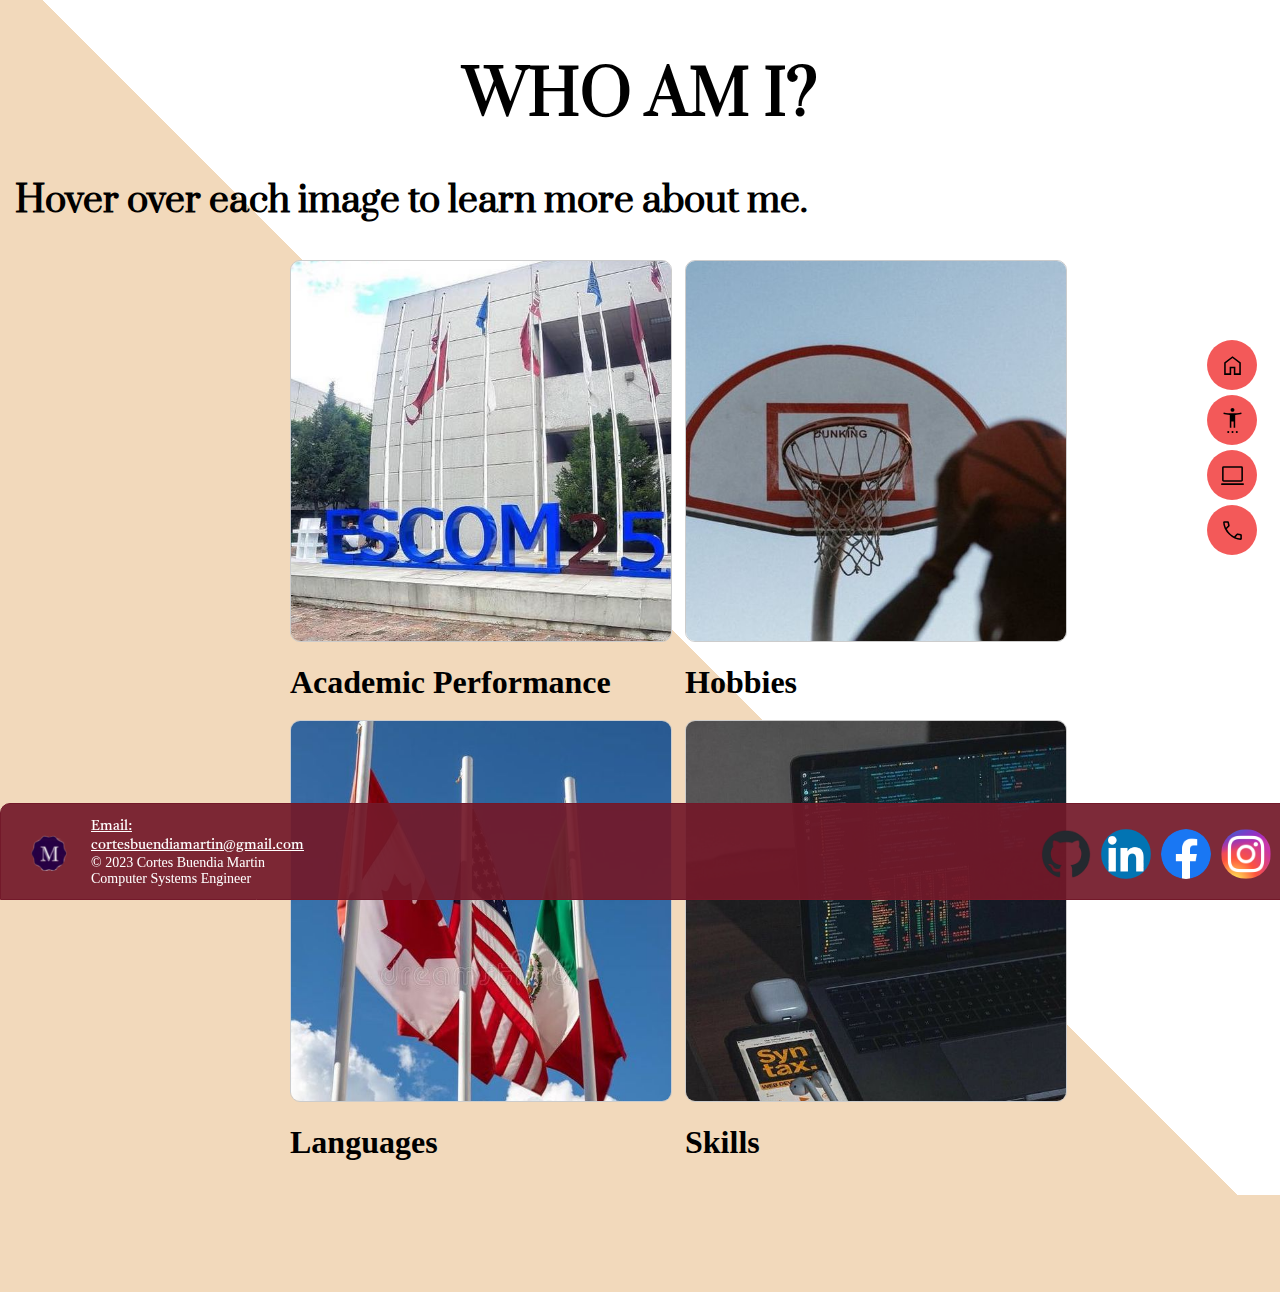
==== Website/AboutMe/AboutMe.html @ 72ff606b "Add files via upload" ====
<!DOCTYPE html>
<html lang="en">
<head>
    <meta name="viewport" content="width=device-width, initial-scale=1.0">
    <meta charset="UTF-8">
    <meta name="viewport" content="width=device-width, initial-scale=1.0">
    <title>Martin Cortes || Computer Systems Engineer</title>
    <link rel="icon" type="image/png" href="../images/Logo.png">
    <link rel="stylesheet" href="AboutMe.css">
    <link rel="stylesheet" href="https://fonts.googleapis.com/css2?family=Prata&display=swap">
    <link rel="stylesheet" href="https://fonts.googleapis.com/css2?family=Literata&display=swap">
    <link rel="stylesheet" href="https://fonts.googleapis.com/css2?family=Castoro&display=swap">

</head>
<body>
     <!-- About Section -->
     <section id="acerca-de">
        <div class="title2">  
            <h1>
                WHO AM I?
            </h1>
            <div class="subtitle2">
                <h3>
                    Hover over each image to learn more about me.
                </h3>
            </div>
            <div class="Little">
                <h3>
                    If you want to become more familiar with each aspect 
                    of my life, click on each of the following images
                </h3>
            </div>
        </div>
        <div class="row">
            <div class="cont2">
                <div class="image-container menu-button2 clickable">
                    <img src="../AboutMe/escom.jpeg" alt="Image of ESCOM">
                    <h1>
                        Academic Performance
                    </h1>
                    <div class="overlay-text"> 
                        <h2>
                            Computer Systems Engineering
                        </h2>
                        <p>
                            I am a student of Computer Systems Engineering at the Superior School of Computing of the National Polytechnic Institute (IPN). 
                            Previously, I obtained my degree as a Technician in Digital Systems at the Scientific and Technological Studies Center #3 
                            "Estanislao Ramírez Ruiz" from the same institute. I love teamwork; it is something that I am passionate about, 
                            and thanks to it, I have developed skills to be a good leader and work effectively in collaboration with others.
                        </p>
                    </div>
                </div>
                <div class="image-container menu-button2 clickable">
                    <img src="../AboutMe/basket.jpeg" alt="Image of Hobbies">
                    <h1>
                        Hobbies
                    </h1>
                    <div class="overlay-text"> 
                        <h2>
                            Traveling, Learning, Meeting People, Basketball, and Weightlifting
                        </h2>
                        <p>
                            I love to travel and discover new cultures and knowledge. I also enjoy sports a lot. Since the age of 12, 
                            I have been part of basketball teams, winning some trophies. Currently, I am more into weightlifting, 
                            and I find it rewarding.
                        </p>
                    </div>
                </div>
                <div class="image-container menu-button2 clickable">
                    <img src="../AboutMe/comunity.jpeg" alt="Image of My Languages">
                    <h1>
                        Languages
                    </h1>
                    <div class="overlay-text"> 
                        <h1>
                            *Spanish<br>
                            *English
                        </h1>
                        <p>
                            -I am Mexican by birth 🇲🇽, and my native language is Spanish, which I am 100% proficient in.<br><br>
                            -Currently, I have a B2 level of English 🇺🇸🇬🇧.
                        </p>
                    </div>
                </div>
                <div class="image-container menu-button2 clickable">
                    <img src="../AboutMe/skills.jpeg" alt="Image of My Programming Skills">
                    <h1>
                        Skills
                    </h1>
                    <div class="overlay-text"> 
                        <p>
                            I have skills in various programming languages, including:
                        </p><br>
                        <h2>
                            C, C++, Python, CSS, JavaScript, Swift, Objective-C, and I also know how to handle HTML.
                        </h2>
                    </div>
                </div>
            </div>
        </div>
    </section>

    <nav>
        <ul>
            <li class="tooltip" data-tooltip="Home">
                <div class="image-container3">
                    <a href="../index.html" class="menu-button"> 
                        <img src="../images/Home.svg">
                    </a>
                </div>
            </li>
            <li class="tooltip" data-tooltip="About Me">
                <div class="image-container3">
                    <a href="../AboutMe/AboutMe.html" class="menu-button">
                        <img src="../images/AboutMe.svg">
                    </a>
                </div>
            </li>
            <li class="tooltip" data-tooltip="Projects">
                <div class="image-container3">
                    <a href="../Projects/Projects.html" class="menu-button">
                        <img src="../images/Projects.svg">
                    </a>
                </div>
            </li>
            <li class="tooltip" data-tooltip="Contact Me">
                <div class="image-container3">
                    <a href="../ContactMe/ContactMe.html" class="menu-button">
                        <img src="../images/Contact.svg">
                    </a>
                </div>
            </li>
        </ul>
    </nav>

    <footer>
        <div class="content">
            <img src="../images/logo-M.PNG" alt="Logo Image">
            <div class="text-container">
                <a href="mailto:cortesbuendiamartin@gmail.com">
                    Email: <br>
                    cortesbuendiamartin@gmail.com
                </a>
                <p>
                    &copy; 2023 Cortes Buendia Martin <br>
                    Computer Systems Engineer
                </p>
            </div>
            <div class="content2">
                <div class="image-container4 menu-button" >
                    <a href="https://github.com/MartinCortes20" >
                        <img src="../images/github-mark.png" alt="Github" class="imagefoot">
                    </a>
                </div>
                <div class="image-container4 menu-button">
                    <a href="https://www.linkedin.com/in/martin-francisco-cortes-8bb642272/">
                        <img src="../images/linkedln.png" alt="LinkedIn" class="imagefoot">
                    </a>
                </div>
                <div class="image-container4 menu-button">
                    <a href="https://www.facebook.com/martin.cortes.754">
                        <img src="../images/facebookLogo.webp" alt="Facebook" class="imagefoot">
                    </a>
                </div>
                <div class="image-container4 menu-button">
                    <a href="https://www.instagram.com/daddy_maarf/">
                        <img src="../images/instagramLogo.webp" alt="Instagram" class="imagefoot">
                    </a>
                </div>
            </div>
            
        </div>
        
    </footer>
    <script src="AboutMe.js"></script>
</body>
</html>
---- Website/AboutMe/AboutMe.css ----
/*Prata*/
@font-face {
    font-family: 'Prata';
    src: url('https://fonts.google.com/specimen/Prata.woff2') format('woff2'),
        url('https://fonts.google.com/specimen/Prata.woff') format('woff');

}

  /*Literata*/
  @font-face {
    font-family: 'Literata';
    src: url('https://fonts.google.com/specimen/Literata.woff2') format('woff2'),
        url('https://fonts.google.com/specimen/Literata.woff') format('woff');

} 

/*Castoro*/
@font-face {
    font-family: 'Castoro';
    src: url('https://fonts.google.com/specimen/Castoro.woff2') format('woff2'),
        url('https://fonts.google.com/specimen/Castoro.woff') format('woff');
    
}

  /* Estilos generales para el cuerpo del documento */
  body {
    margin: 0; /* Establece el margen a 0 en todas las direcciones */
    padding: 0; /* Establece el padding a 0 en todas las direcciones */
    display: flex; /* Convierte el contenedor del cuerpo en un contenedor flexible */
    flex-direction: column; /* Establece la dirección del eje principal como columna */
    font-size: 16px; /*Tamaño de Texto*/
    background-color: #F2D9BB; /* Color de fondo para el cuerpo del documento */
}

 /* Estilos para la lista no ordenada (ul) */
 ul {
    list-style: none; /* Elimina los puntos de la lista */
    padding: 0; /* Establece el padding a 0 en todas las direcciones */
    margin: 0; /* Establece el margen a 0 en todas las direcciones */
    display: flex; /* Hace que los elementos de la lista se muestren en línea horizontalmente */
}

/* Estilos para los elementos de la lista (li) */
li {
    margin-right: 1px; /* Espacio entre los elementos de la lista */
}

/* Estilos para los enlaces (a) */
a {
    color: #0e0d0d; /* Color del texto del enlace */
    text-decoration: none; /* Elimina el subrayado de los enlaces */
    text-align: center; /* Centra el texto en los enlaces */
    font-family: 'Castoro', sans-serif; /* Tipo de fuente para los enlaces */
}


/* Estilos para la sección Acerca de */
#acerca-de {
    background-color:  #F2D9BB ; /* Color de fondo para la sección Acerca de */
    background-image: linear-gradient(45deg, transparent 50%, #ffffff 50%); /* Gradiente de fondo para la sección */
    padding: 15px; /* Ajusta el espaciado según tus preferencias */
}

/* Estilos para el título */
.title2 {
    font-size: 30px; /* Tamaño de fuente de 30px */
    font-family: 'Prata', sans-serif; /* Fuente de estilo Prata */
    text-align: center; /* Alineación del texto al centro */
}

/* Estilos para el subtítulo */
.subtitle2 {
    font-size: 30px; /* Tamaño de fuente de 30px */
    font-family: 'Prata', sans-serif; /* Fuente de estilo Prata */
    text-align: justify; /* Alineación del texto justificado */
}

.Little{
    display: none;
}

.row {
    flex-wrap: wrap; /* Evitar que los elementos se ajusten en varias líneas */
    justify-content: center; /* Centrar los elementos horizontalmente en el contenedor */
    align-items: center; /* Centrar los elementos verticalmente en el contenedor */
}

/* Contenedor para la imagen y el texto */
.cont2 {
    display: flex; /* Utilizamos Flexbox para organizar la imagen y el texto en una fila */
    align-items: center; /* Centramos verticalmente los elementos */
    flex-wrap: wrap; /* Evitar que los elementos se ajusten en varias líneas */
    justify-content: flex-start; /* Alineamos los elementos hacia el inicio del contenedor */
    padding-left: 22%; /* Añadir un espaciado a la izquierda del contenedor */
}

 /* Estilos para la imagen */
 .image-container {
    position: relative; /* Posición relativa para que el posicionamiento absoluto funcione */
    display: inline-block; /* Mostrar como un bloque en línea */
    width: 380px; /* Ancho de la imagen */
    height: 380px; /* Altura de la imagen */
    margin-right: 15px; /* Margen derecho de 15px */
    transition: transform 0.3s ease-in-out; /* Transición suave para la escala */
    margin-bottom: 80px; /* Margen inferior de 80px */
}

/* Estilos para la etiqueta de la imagen */
.image-container img {
    display: block; /* Mostrar la imagen como un bloque */
    width: 380px; /* Tamaño de la imagen */
    height: 380px; /* La altura se ajustará automáticamente según el ancho */
    border-radius: 10px; /* Radio de curvatura para los bordes de la imagen */
    margin-right: 15px; /* Margen derecho de 15px */
    border: 1px solid #ccc; /* Agregar un borde de 1px con color gris */
    object-fit: cover; /* Ajustar la imagen para que cubra todo el contenedor */
}

 /* Estilos para el texto superpuesto en la imagen */
 .overlay-text {
    position: absolute; /* Posición absoluta para superponer el texto en la imagen */
    top: 0; /* Posicionar el texto en la parte superior */
    left: 0; /* Posicionar el texto en la parte izquierda */
    width: 372px; /* Ancho del texto superpuesto */
    height: 347px; /* Altura del texto superpuesto */
    background-color: rgba(0, 0, 0, 0.762); /* Color de fondo y opacidad del sombreado */
    color: #fff; /* Color del texto */
    font-size: 18px; /* Tamaño de fuente de 18px */
    text-align: center; /* Alineación del texto al centro */
    padding: 5px; /* Espaciado interno de 5px */
    padding-top: 30px; /* Espaciado superior de 30px */
    opacity: 0; /* El texto estará oculto inicialmente */
    transition: opacity 0.3s ease-in-out; /* Transición para suavizar el efecto de aparición */
    border-radius: 10px; /* Radio de curvatura para los bordes del sombreado */
}

/* Efecto de aparición del texto al pasar el cursor sobre la imagen */
.image-container:hover .overlay-text {
    opacity: 1; /* Cuando el usuario pasa el cursor sobre la imagen, el texto aparecerá */
}

/* Estilos para la imagen en el centro con efecto de escala */
.image-container.center {
    transform: scale(1.05); /* Aumentar el tamaño en 5% */
    z-index: 1; /* Posición z para asegurar que la imagen resaltada esté encima de las demás */
    cursor: pointer; /* Cambiar el cursor a una mano para indicar que es clickeable */
}

.menu-button2:hover{
    transform: scale(1.05);
    transition: all 300ms;
}

.menu-button2{
    transition: all 300ms;
}

 /*MENU*/

 /*NOMBRE DE CADA SECCION DEL MENU*/


    /* Estilos para el menú de navegación */
    nav {
        position: fixed; /* Posición fija para el menú */
        top: 50%; /* Ubicación vertical al 50% de la pantalla */
        right: 20px; /* Ubicación horizontal a la derecha */
        transform: translateY(-50%); /* Ajustar para centrar verticalmente */
    }

    nav ul {
        padding: 2px; /* Espaciado interno */
        display: flex; /* Mostrar los elementos en línea */
        flex-direction: column; /* Alinear los elementos verticalmente */
    }

    nav li {
        margin-bottom: 5px; /* Espaciado entre los elementos de lista */
        text-align: center; /* Alinear el texto al centro */
    }

    nav li a {
        display: flex; /* Mostrar los enlaces como un bloque en línea */
        justify-content: center; /* Centrar horizontalmente los enlaces */
        align-items: center; /* Centrar verticalmente los enlaces */
        width: 50px; /* Ancho de los enlaces */
        height: 50px; /* Altura de los enlaces */
        border-radius: 60px; /* Esquinas circulares para los enlaces */
        text-decoration: none; /* Quitar el subrayado del enlace */
        background-color: #f24444e3; /* Color de fondo para los enlaces con transparencia */
    }

    nav li a img {
        width: 25px; /* Ancho de las imágenes de los enlaces */
        height: 25px; /* Altura de las imágenes de los enlaces */
    }
        
    /* Estilos para las etiquetas de información en el menú lateral */
    .tooltip {
        position: relative; /* Posición relativa para el tooltip */
        display: inline-block; /* Mostrar como un bloque en línea */
    }
    
    .tooltip::before {
        content: attr(data-tooltip); /* Contenido del tooltip obtenido del atributo data-tooltip */
        display: none; /* Ocultar el tooltip inicialmente */
        position: absolute; /* Posición absoluta para el tooltip */
        top: 50%; /* Posicionar el tooltip en el centro vertical */
        right: 100%; /* Posicionar el tooltip a la izquierda del elemento */
        transform: translateY(-50%); /* Ajustar el tooltip para centrar verticalmente */
        padding: 5px 10px; /* Espaciado interno del tooltip */
        background-color: #f24444; /* Color de fondo del tooltip */
        color: #ffffff; /* Color del texto del tooltip */
        border-radius: 5px; /* Radio de curvatura para los bordes del tooltip */
        font-family: 'Literata', sans-serif; /* Fuente de estilo Literata */
        font-size: medium; /* Tamaño de fuente del tooltip */
    }

    .tooltip:hover::before {
        display: block; /* Mostrar el tooltip al pasar el cursor sobre el elemento */
    }


    /* menu resaltado*/

    /* Estilos para las imágenes del menú lateral */
    .image-container3 {
        position: relative; /* Posición relativa para el contenedor de la imagen */
        display: inline-block; /* Mostrar como un bloque en línea */
        transition: transform 0.3s ease-in-out; /* Transición para suavizar el efecto al resaltar la imagen */
    }
    
    .image-container3 img {
        display: block; /* Mostrar la imagen como un bloque */
        border-radius: auto; /* Opcional: agregar bordes redondeados a la imagen */
        object-fit: cover; /* Ajustar la imagen para que cubra todo el contenedor */
    }
    
    .image-container3.center {
        transform: scale(1.15); /* Aumentar el tamaño de la imagen en 15% */
        z-index: 1; /* Asegurar que la imagen resaltada esté encima de las demás */
        cursor: pointer; /* Cambiar el cursor a una mano para indicar que es clickeable */
    }


    .menu-button:hover{
        transform: scale(1.15);
        transition: all 300ms;
    }

    .menu-button{
        transition: all 300ms;
    }



       /*PIE DE PAGINA*/
    
    
        /* Estilos para el pie de página */
        footer {
            background-color: #731929ec; /* Color de fondo del pie de página con transparencia */
            font-size: 14px; /* Tamaño de fuente de 14px */
            color: #ffffff; /* Color del texto en blanco */
            width: 100%; /* Ancho del pie de página al 100% */
            height: 90px; /* Altura del pie de página de 90px */
            bottom: 0; /* Posicionar en la parte inferior */
            border: 1px solid #73192A; /* Agregar un borde sólido de 1px en color blanco */
            border-top-left-radius: 10px; /* Radio circular en la esquina superior izquierda */
            border-top-right-radius: 10px; /* Radio circular en la esquina superior derecha */
            border-bottom: 1px solid #73192A; /* Borde recto en la parte inferior */
            height: auto;
            display: flex; /* Utilizamos flexbox para organizar los elementos dentro del footer */
            justify-content: space-between; /* Distribuir los elementos de forma equitativa */
            align-items: center; /* Alinear los elementos verticalmente al centro */
            padding: 5px; /* Agrega un espacio interno para separar los elementos del borde del footer */
            position: sticky;
        }
    
        /* Estilos para el contenido del pie de página */
        footer .content {
            display: flex; /* Mostrar los elementos como flexbox */ /* organiza elementos dentro de un contenedor de una manera flexible y dinámica*/
            align-items: center; /* Alinear verticalmente el contenido */
        }
    
        footer .content2 {
            position: absolute; /* Cambiar a posición absoluta */
            display: flex;
            align-items: center;
            bottom: 15px; /* Alinear en la parte inferior del pie de página con un pequeño margen */
            right: 15px;
        }
    
        /* Estilos para la imagen del pie de página */
        footer img {
            width: 85px; /* Ancho de la imagen */
            height: 85px; /* Altura de la imagen */
            align-items: center; /* Alineación de los elementos al centro */
        }
    
        /* Estilos para el contenedor del texto en el pie de página */
        footer .text-container {
            display: flex; /* Mostrar los elementos como flexbox */
            flex-direction: column; /* Organizar el contenido en una columna */
            justify-content: center; /* Alinear verticalmente el texto al centro */
        }
    
        footer a {
            color: #ffffff; /* Color del texto en blanco */
            margin: 0; /* Margen de 0 para eliminar espacios innecesarios */
            text-decoration: underline; /* Subrayar el enlace */
            text-align: left;
        }
    
        footer p {
            margin: 0; /* Margen de 0 para eliminar espacios innecesarios */
        }
    
        /* Estilos para las imágenes en el pie de página */
        .imagefoot {
            align-items: center; /* Alineación de los elementos al centro */
            width: 50px; /* Ancho de la imagen */
            height: 50px; /* Altura de la imagen */
            justify-content: flex-end; /* Alinear todos los elementos a la derecha */
            padding: 5px; /* Espaciado interno de 5px */
            border-radius: 30px; /* Radio de curvatura para los bordes de la imagen */
        }
    
        /* Estilos para las imágenes del las imagenes del foot  */
        .image-container4 {
            position: relative; /* Posición relativa para el contenedor de la imagen */
            display: inline-block; /* Mostrar como un bloque en línea */
            transition: transform 0.3s ease-in-out; /* Transición para suavizar el efecto al resaltar la imagen */
        }
        
        .image-container4 img {
            display: block; /* Mostrar la imagen como un bloque */
            border-radius: auto; /* Opcional: agregar bordes redondeados a la imagen */
            object-fit: cover; /* Ajustar la imagen para que cubra todo el contenedor */
        }
        
        .image-container4.center {
            transform: scale(1.15); /* Aumentar el tamaño de la imagen en 15% */
            z-index: 1; /* Asegurar que la imagen resaltada esté encima de las demás */
            cursor: pointer; /* Cambiar el cursor a una mano para indicar que es clickeable */
        }

/* MEDIA QUERIES */

@media (max-width: 325px) {
    /* dispositivos móviles pequeños */

    footer{
        padding: 5px; /* Agrega un espacio interno para separar los elementos del borde del footer */
         
    }

    footer img {
        width:  40px; /* Ancho de la imagen en "em" */
        height: 40px; /* Altura de la imagen en "em" */
       
    }

    footer a {
        font-size: 5px;
    }
    
    footer p {
        font-size: 6px;
    }

    footer .content2 {
        position: absolute; /* Cambiar a posición absoluta */
        display: flex;
        align-items: center;
        bottom: 5px;
        

    }

    .imagefoot {
        width: 25px;
        height: 25px;
        align-items: center; /* Alineación de los elementos al centro */
        margin-bottom: 0%;
        margin-right: 0px;
        
    }
    li {
        margin-right: 1px; /* Espacio entre los elementos de la lista */
    }
    
    nav li a {
   
        width: 20px; /* Ancho de los enlaces en "em" */
        height: 20px; /* Altura de los enlaces en "em" */
       
    }
    
    nav li a img {
        width: 12px; /* Ancho de las imágenes de los enlaces */
        height: 12px; /* Altura de las imágenes de los enlaces */
    }

    .tooltip::before {
       
        font-size: 7px; /* Tamaño de fuente del tooltip en "em" */
    }



    .title2 {
        font-size: 14px; /* Tamaño de fuente de 30px */
      
    }
    
    .subtitle2 {
        display: none;  
    }
    
    .Little{
        font-size: 12px;
        font-family: 'Prata', sans-serif; /* Fuente de estilo Prata */
        text-align: justify; /* Alineación del texto justificado */
        display: contents;
    }

    .cont2 {
    
        padding-left: 20px;
    }

     /* Estilos para la imagen */
    .image-container {

        width: 200px; /* Ancho de la imagen */
        height: 200px; /* Altura de la imagen */ 
    }

    h1{
        font-size: 16px;
    }


/* Estilos para la etiqueta de la imagen */
.image-container img {
    width: 200px; /* Tamaño de la imagen */
    height: 200px; /* La altura se ajustará automáticamente según el ancho */
}

 /* Estilos para el texto superpuesto en la imagen */
 .overlay-text {
    width: 191px; /* Ancho del texto superpuesto */
    height: 166.6px; /* Altura del texto superpuesto */
    font-size: 9px; /* Tamaño de fuente de 18px */ 
}

.overlay-text h2{
    font-size: 12px;
}
}

  /* Media query para teléfonos móviles */
  @media (min-width: 326px) and (max-width: 767px) {
    footer{
        padding: 5px; /* Agrega un espacio interno para separar los elementos del borde del footer */
         
    }

    footer img {
        width:  50px; /* Ancho de la imagen en "em" */
        height: 50px; /* Altura de la imagen en "em" */
       
    }

    footer a {
        font-size: 9px;
    }
    
    footer p {
        font-size: 10px;
    }

    footer .content2 {
        position: absolute; /* Cambiar a posición absoluta */
        display: flex;
        align-items: center;
        bottom: 10px;
    }

    .imagefoot {
        width: 30px;
        height: 30px;
        align-items: center; /* Alineación de los elementos al centro */
        margin-bottom: 0%;
        margin-right: 0px;
        
    }
    li {
        margin-right: 4px; /* Espacio entre los elementos de la lista */
    }
    
    nav li a {
   
        width: 35px; /* Ancho de los enlaces en "em" */
        height: 35px; /* Altura de los enlaces en "em" */
       
    }
    
    nav li a img {
        width: 20px; /* Ancho de las imágenes de los enlaces */
        height: 20px; /* Altura de las imágenes de los enlaces */
    }

    .tooltip::before {
       
        font-size: 12px; /* Tamaño de fuente del tooltip en "em" */
    }

    .title2 {
        font-size: 16px; /* Tamaño de fuente de 30px */
      
    }
    
    .subtitle2 {
        display: none;  
    }
    
    .Little{
        font-size: 16px;
        font-family: 'Prata', sans-serif; /* Fuente de estilo Prata */
        text-align: justify; /* Alineación del texto justificado */
        display: contents;
    }

    .cont2 {
    
        padding-left: 53px;
    }

     /* Estilos para la imagen */
    .image-container {

        width: 250px; /* Ancho de la imagen */
        height: 250px; /* Altura de la imagen */ 
    }

    h1{
        font-size: 18px;
    }


/* Estilos para la etiqueta de la imagen */
.image-container img {
    width: 250px; /* Tamaño de la imagen */
    height: 250px; /* La altura se ajustará automáticamente según el ancho */
}

 /* Estilos para el texto superpuesto en la imagen */
 .overlay-text {
    width: 241px; /* Ancho del texto superpuesto */
    height: 216.6px; /* Altura del texto superpuesto */
    font-size: 9px; /* Tamaño de fuente de 18px */ 
}

.overlay-text h2{
    font-size: 14px;
}


  }

    /* Media query para tablets y dispositivos pequeños */
    @media (min-width: 510px) and (max-width: 670px) {
        footer{
            padding: 4px; /* Agrega un espacio interno para separar los elementos del borde del footer */
             
        }
    
        footer img {
            width:  70px; /* Ancho de la imagen en "em" */
            height: 70px; /* Altura de la imagen en "em" */
           
        }
    
        footer a {
            font-size: 12px;
        }
        
        footer p {
            font-size: 13px;
        }
    
        footer .content2 {
            position: absolute; /* Cambiar a posición absoluta */
            display: flex;
            align-items: center;
            bottom: 15px;
        }
    
        .imagefoot {
            width: 40px;
            height: 40px;
            align-items: center; /* Alineación de los elementos al centro */
            margin-bottom: 0%;
            margin-right: 0px;
            
        }
        li {
            margin-right: 10px; /* Espacio entre los elementos de la lista */
        }
        
        nav li a {
       
            width: 34px; /* Ancho de los enlaces en "em" */
            height: 34px; /* Altura de los enlaces en "em" */
           
        }
        
        nav li a img {
            width: 23px; /* Ancho de las imágenes de los enlaces */
            height: 23px; /* Altura de las imágenes de los enlaces */
        }
    
        .tooltip::before {
           
            font-size: 13px; /* Tamaño de fuente del tooltip en "em" */
        }

        .title2 {
            font-size: 18px; /* Tamaño de fuente de 30px */
          
        }
        
        .subtitle2 {
            display: none;  
        }
        
        .Little{
            font-size: 17px;
            font-family: 'Prata', sans-serif; /* Fuente de estilo Prata */
            text-align: justify; /* Alineación del texto justificado */
            display: contents;
        }
    
        .cont2 {
        
            padding-left: 30px;
        }
    
         /* Estilos para la imagen */
        .image-container {
    
            width: 200px; /* Ancho de la imagen */
            height: 200px; /* Altura de la imagen */ 
        }
    
        h1{
            font-size: 18px;
        }
    
    
    /* Estilos para la etiqueta de la imagen */
    .image-container img {
        width: 200px; /* Tamaño de la imagen */
        height: 200px; /* La altura se ajustará automáticamente según el ancho */
    }
    
     /* Estilos para el texto superpuesto en la imagen */
     .overlay-text {
        width: 191px; /* Ancho del texto superpuesto */
        height: 166.6px; /* Altura del texto superpuesto */
        font-size: 9px; /* Tamaño de fuente de 18px */ 
    }
    
    .overlay-text h2{
        font-size: 14px;
    }
    
      }

            /* Media query para tablets y dispositivos medianos */
    @media (min-width: 671px) and (max-width: 790px) {
        footer a {
            font-size: 1.1em;
            margin-top: 2px;
        }
        
        footer p {
            font-size: .9em;
        }

        footer img {
            width: 5.3em; /* Ancho de la imagen en "em" */
            height: 5.3em; /* Altura de la imagen en "em" */
        
        }
        .imagefoot {
            width: 3.5em; /* Ancho de la imagen en "em" */
            height: 3.5em; /* Altura de la imagen en "em" */
            align-items: center; /* Alineación de los elementos al centro */
            
        }
        
        
        nav li a {
    
            width: 3.7em; /* Ancho de los enlaces en "em" */
            height: 3.7em; /* Altura de los enlaces en "em" */
        
        }
        
        nav li a img {
            width: 1.8em; /* Ancho de las imágenes de los enlaces en "em" */
            height: 1.8em; /* Altura de las imágenes de los enlaces en "em" */
        }

        .tooltip::before {
        
            font-size: 18px; /* Tamaño de fuente del tooltip en "em" */
        }

        li {
            margin-right: 15px; /* Espacio entre los elementos de la lista */
        }

        .subtitle2 {
            display: none;  
        }
        
        .Little{
            font-size: 22px;
            font-family: 'Prata', sans-serif; /* Fuente de estilo Prata */
            text-align: justify; /* Alineación del texto justificado */
            display: contents;
        }

    }
      /* Media query para escritorios y pantallas grandes */
  @media (min-width: 791px) and (max-width: 915px) {
    footer{
        padding: 4px; /* Agrega un espacio interno para separar los elementos del borde del footer */
         
    }

    footer img {
        width:  90px; /* Ancho de la imagen en "em" */
        height: 90px; /* Altura de la imagen en "em" */
       
    }

    footer a {
        font-size: 19px;
    }
    
    footer p {
        font-size: 20px;
    }

    footer .content2 {
        position: absolute; /* Cambiar a posición absoluta */
        display: flex;
        align-items: center;
        bottom: 15px;
    }

    .imagefoot {
        width: 60px;
        height: 60px;
        align-items: center; /* Alineación de los elementos al centro */
        margin-bottom: 0%;
        margin-right: 0px;
        
    }
    li {
        margin-right: 10px; /* Espacio entre los elementos de la lista */
    }
    
    nav li a {
   
        width: 64px; /* Ancho de los enlaces en "em" */
        height: 64px; /* Altura de los enlaces en "em" */
       
    }
    
    nav li a img {
        width: 43px; /* Ancho de las imágenes de los enlaces */
        height: 43px; /* Altura de las imágenes de los enlaces */
    }

    .tooltip::before {
       
        font-size: 22px; /* Tamaño de fuente del tooltip en "em" */
    }

    .title2 {
        font-size: 38px; /* Tamaño de fuente de 30px */
      
    }
    
    /* Estilos para el subtítulo */
    .subtitle2 {
        display: none;  
    }
    
    .Little{
        font-size: 30px;
        font-family: 'Prata', sans-serif; /* Fuente de estilo Prata */
        text-align: justify; /* Alineación del texto justificado */
        display: contents;
    }

    .cont2 {
    
        padding-left: 30px;
    }

     /* Estilos para la imagen */
    .image-container {

        width: 350px; /* Ancho de la imagen */
        height: 350px; /* Altura de la imagen */ 
        margin-bottom: 200px;
        margin-left: 30px;
    }

    h1{
        font-size: 38px;
        margin-bottom: 20px;
    }


/* Estilos para la etiqueta de la imagen */
.image-container img {
    width: 350px; /* Tamaño de la imagen */
    height: 350px; /* La altura se ajustará automáticamente según el ancho */
}

 /* Estilos para el texto superpuesto en la imagen */
 .overlay-text {
    width: 341px; /* Ancho del texto superpuesto */
    height: 315px; /* Altura del texto superpuesto */
    font-size: 18px; /* Tamaño de fuente de 18px */ 
    margin-bottom: 190px;
}

.overlay-text h2{
    font-size: 22px;
}


  }

  @media (min-width: 916px) and (max-width: 1100px) {
    footer a {
        font-size: 1.1em;
        margin-top: 0px;
    }
    
    footer p {
        font-size: 1em;
    }

    footer img {
        width: 5.3em; /* Ancho de la imagen en "em" */
        height: 5.3em; /* Altura de la imagen en "em" */
       
    }
    .imagefoot {
        width: 3.5em; /* Ancho de la imagen en "em" */
        height: 3.5em; /* Altura de la imagen en "em" */
        padding-bottom: .01px;
        
    }
    
    
    nav li a {
   
        width: 2.5em; /* Ancho de los enlaces en "em" */
        height: 2.5em; /* Altura de los enlaces en "em" */
       
    }
    
    nav li a img {
        width: 1.2em; /* Ancho de las imágenes de los enlaces en "em" */
        height: 1.2em; /* Altura de las imágenes de los enlaces en "em" */
    }

    .tooltip::before {
       
        font-size: 15px; /* Tamaño de fuente del tooltip en "em" */
    }

    li {
        margin-right: 5px; /* Espacio entre los elementos de la lista */
    }


    .title2 {
        font-size: 40px; /* Tamaño de fuente de 30px */
      
    }
    
    /* Estilos para el subtítulo */
    .subtitle2 {
        font-size: 34px; /* Tamaño de fuente de 30px */
    
    }

    .cont2 {
    
        padding-left: 80px;
    }

     /* Estilos para la imagen */
    .image-container {

        width: 420px; /* Ancho de la imagen */
        height: 420px; /* Altura de la imagen */ 
        margin-bottom: 100px;
        
    }

    h1{
        font-size: 38px;
    }

}
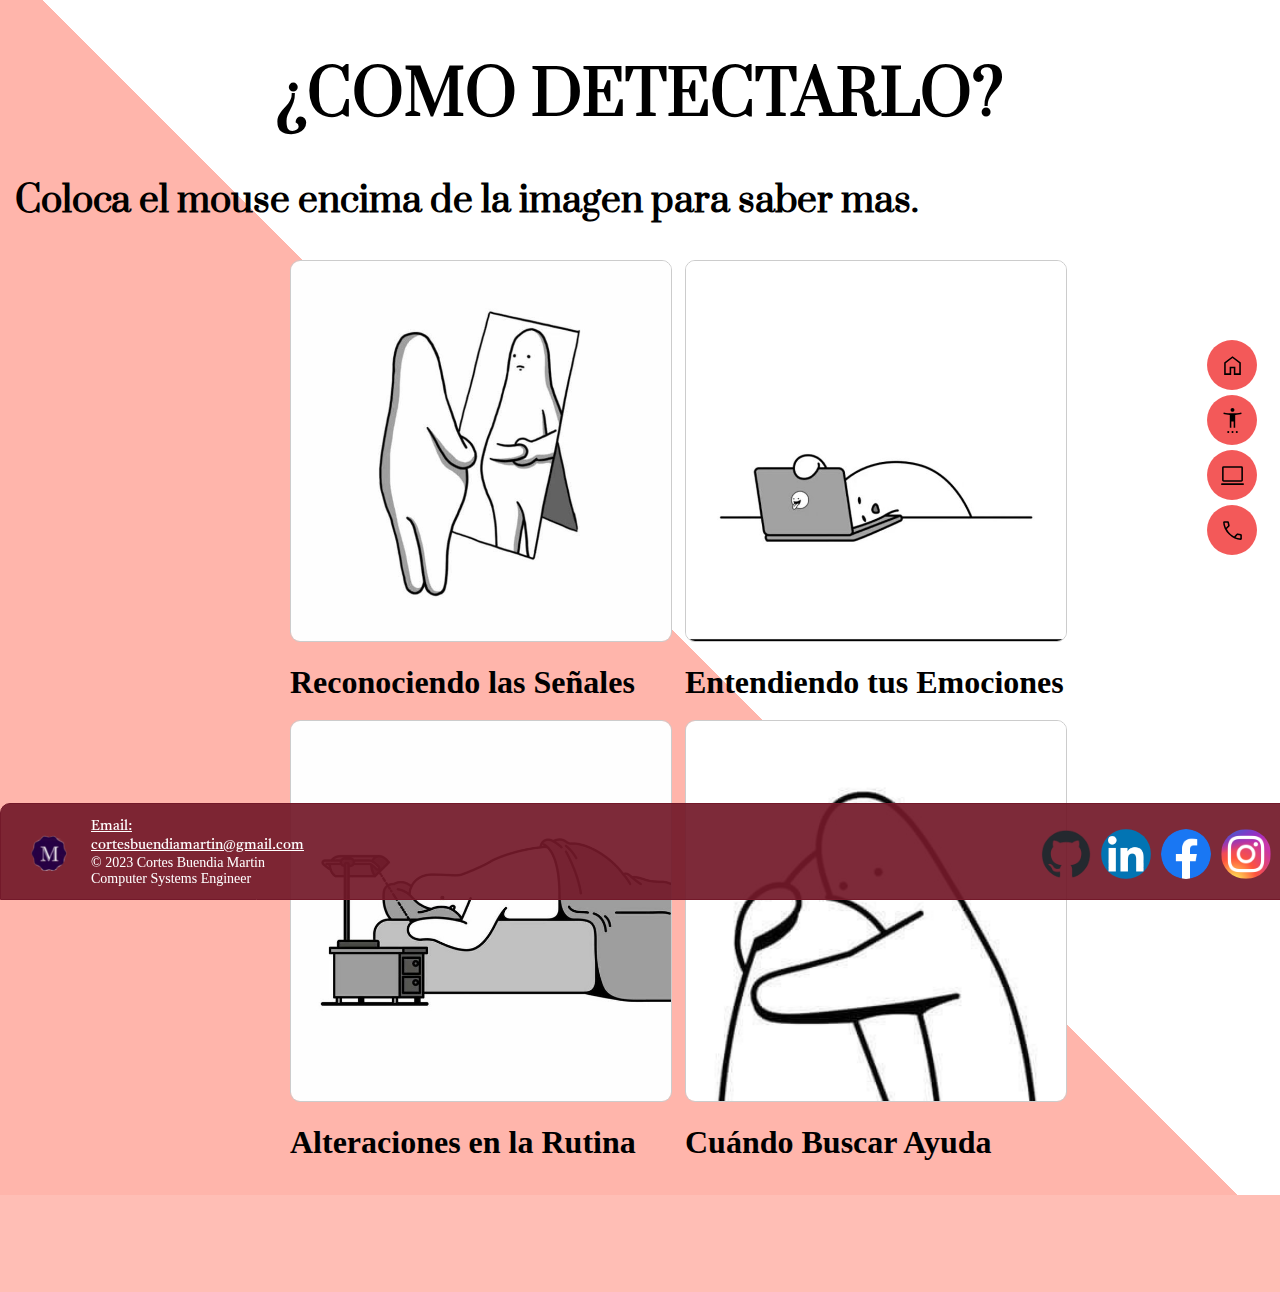
==== commit cc934f1a: "se crea proyecto de proce desde cero y pasa a tener correcciones" ====
--- a/Website/AboutMe/AboutMe.html
+++ b/Website/AboutMe/AboutMe.html
@@ -5,7 +5,7 @@
     <meta charset="UTF-8">
     <meta name="viewport" content="width=device-width, initial-scale=1.0">
     <title>Martin Cortes || Computer Systems Engineer</title>
-    <link rel="icon" type="image/png" href="../images/Logo.png">
+    <link rel="icon" type="image/png" href="../images/LogoProce.JPG">
     <link rel="stylesheet" href="AboutMe.css">
     <link rel="stylesheet" href="https://fonts.googleapis.com/css2?family=Prata&display=swap">
     <link rel="stylesheet" href="https://fonts.googleapis.com/css2?family=Literata&display=swap">
@@ -17,83 +17,78 @@
      <section id="acerca-de">
         <div class="title2">  
             <h1>
-                WHO AM I?
+                ¿COMO DETECTARLO?
             </h1>
             <div class="subtitle2">
                 <h3>
-                    Hover over each image to learn more about me.
+                    Coloca el mouse encima de la imagen para saber mas.
                 </h3>
             </div>
             <div class="Little">
                 <h3>
-                    If you want to become more familiar with each aspect 
-                    of my life, click on each of the following images
+                    Si quieres saber mas. Pulsa en la imagen que gustes, para obtener mas infromacion.
                 </h3>
             </div>
         </div>
         <div class="row">
             <div class="cont2">
                 <div class="image-container menu-button2 clickable">
-                    <img src="../AboutMe/escom.jpeg" alt="Image of ESCOM">
+                    <img src="../AboutMe/fisicos.jpg" alt="persona frente al espejo">
                     <h1>
-                        Academic Performance
+                        Reconociendo las Señales
                     </h1>
                     <div class="overlay-text"> 
                         <h2>
-                            Computer Systems Engineering
+                            Cambios Físicos y Emocionales
                         </h2>
                         <p>
-                            I am a student of Computer Systems Engineering at the Superior School of Computing of the National Polytechnic Institute (IPN). 
-                            Previously, I obtained my degree as a Technician in Digital Systems at the Scientific and Technological Studies Center #3 
-                            "Estanislao Ramírez Ruiz" from the same institute. I love teamwork; it is something that I am passionate about, 
-                            and thanks to it, I have developed skills to be a good leader and work effectively in collaboration with others.
+                            El estrés y la ansiedad suelen manifestarse como tensión muscular, dolor de cabeza, cansancio extremo o irritabilidad. 
+                            Aprende a identificar estas señales tempranas para prevenir que afecten tu bienestar.
                         </p>
                     </div>
                 </div>
                 <div class="image-container menu-button2 clickable">
-                    <img src="../AboutMe/basket.jpeg" alt="Image of Hobbies">
+                    <img src="../AboutMe/fisicos2.jpg" alt="persona durmiendo">
                     <h1>
-                        Hobbies
+                        Entendiendo tus Emociones
                     </h1>
                     <div class="overlay-text"> 
                         <h2>
-                            Traveling, Learning, Meeting People, Basketball, and Weightlifting
+                            Desbordamiento Emocional
                         </h2>
                         <p>
-                            I love to travel and discover new cultures and knowledge. I also enjoy sports a lot. Since the age of 12, 
-                            I have been part of basketball teams, winning some trophies. Currently, I am more into weightlifting, 
-                            and I find it rewarding.
+                            Si te sientes abrumado, preocupado constantemente o con miedo sin razón aparente, podría ser un indicio de ansiedad. 
+                            Identificarlo te permitirá buscar ayuda o aplicar técnicas para manejarlo.
                         </p>
                     </div>
                 </div>
                 <div class="image-container menu-button2 clickable">
-                    <img src="../AboutMe/comunity.jpeg" alt="Image of My Languages">
+                    <img src="../AboutMe/emociones.jpg" alt="persona sin poder dormir">
                     <h1>
-                        Languages
+                        Alteraciones en la Rutina
                     </h1>
                     <div class="overlay-text"> 
                         <h1>
-                            *Spanish<br>
-                            *English
+                            Dificultades para Dormir o Concentrarte
                         </h1>
                         <p>
-                            -I am Mexican by birth 🇲🇽, and my native language is Spanish, which I am 100% proficient in.<br><br>
-                            -Currently, I have a B2 level of English 🇺🇸🇬🇧.
+                            Cambios en tus hábitos de sueño, dificultad para concentrarte o una sensación de estar "atascado" en tus actividades 
+                            pueden ser síntomas clave de estrés o ansiedad.
                         </p>
                     </div>
                 </div>
                 <div class="image-container menu-button2 clickable">
-                    <img src="../AboutMe/skills.jpeg" alt="Image of My Programming Skills">
+                    <img src="../AboutMe/limites.jpg" alt="abrazo de amigos">
                     <h1>
-                        Skills
+                        Cuándo Buscar Ayuda
                     </h1>
                     <div class="overlay-text"> 
+                        <h1>
+                            Reconoce tus Límites
+                        </h1><br>
                         <p>
-                            I have skills in various programming languages, including:
-                        </p><br>
-                        <h2>
-                            C, C++, Python, CSS, JavaScript, Swift, Objective-C, and I also know how to handle HTML.
-                        </h2>
+                            Si sientes que estas emociones están afectando tu calidad de vida o tus relaciones, es momento de buscar apoyo. 
+                        </p>
                     </div>
                 </div>
             </div>
@@ -102,28 +97,28 @@
 
     <nav>
         <ul>
-            <li class="tooltip" data-tooltip="Home">
+            <li class="tooltip" data-tooltip="Inicio">
                 <div class="image-container3">
                     <a href="../index.html" class="menu-button"> 
                         <img src="../images/Home.svg">
                     </a>
                 </div>
             </li>
-            <li class="tooltip" data-tooltip="About Me">
+            <li class="tooltip" data-tooltip="Como Detectarlo?">
                 <div class="image-container3">
                     <a href="../AboutMe/AboutMe.html" class="menu-button">
                         <img src="../images/AboutMe.svg">
                     </a>
                 </div>
             </li>
-            <li class="tooltip" data-tooltip="Projects">
+            <li class="tooltip" data-tooltip="Soluciones Rapidas">
                 <div class="image-container3">
                     <a href="../Projects/Projects.html" class="menu-button">
                         <img src="../images/Projects.svg">
                     </a>
                 </div>
             </li>
-            <li class="tooltip" data-tooltip="Contact Me">
+            <li class="tooltip" data-tooltip="Numeros de Ayuda">
                 <div class="image-container3">
                     <a href="../ContactMe/ContactMe.html" class="menu-button">
                         <img src="../images/Contact.svg">
--- a/Website/AboutMe/AboutMe.css
+++ b/Website/AboutMe/AboutMe.css
@@ -29,7 +29,7 @@
     display: flex; /* Convierte el contenedor del cuerpo en un contenedor flexible */
     flex-direction: column; /* Establece la dirección del eje principal como columna */
     font-size: 16px; /*Tamaño de Texto*/
-    background-color: #F2D9BB; /* Color de fondo para el cuerpo del documento */
+    background-color:  #ffb3a9db; /* Color de fondo para el cuerpo del documento */
 }
 
  /* Estilos para la lista no ordenada (ul) */
@@ -56,7 +56,7 @@
 
 /* Estilos para la sección Acerca de */
 #acerca-de {
-    background-color:  #F2D9BB ; /* Color de fondo para la sección Acerca de */
+    background-color:   #ffb3a9db; ; /* Color de fondo para la sección Acerca de */
     background-image: linear-gradient(45deg, transparent 50%, #ffffff 50%); /* Gradiente de fondo para la sección */
     padding: 15px; /* Ajusta el espaciado según tus preferencias */
 }
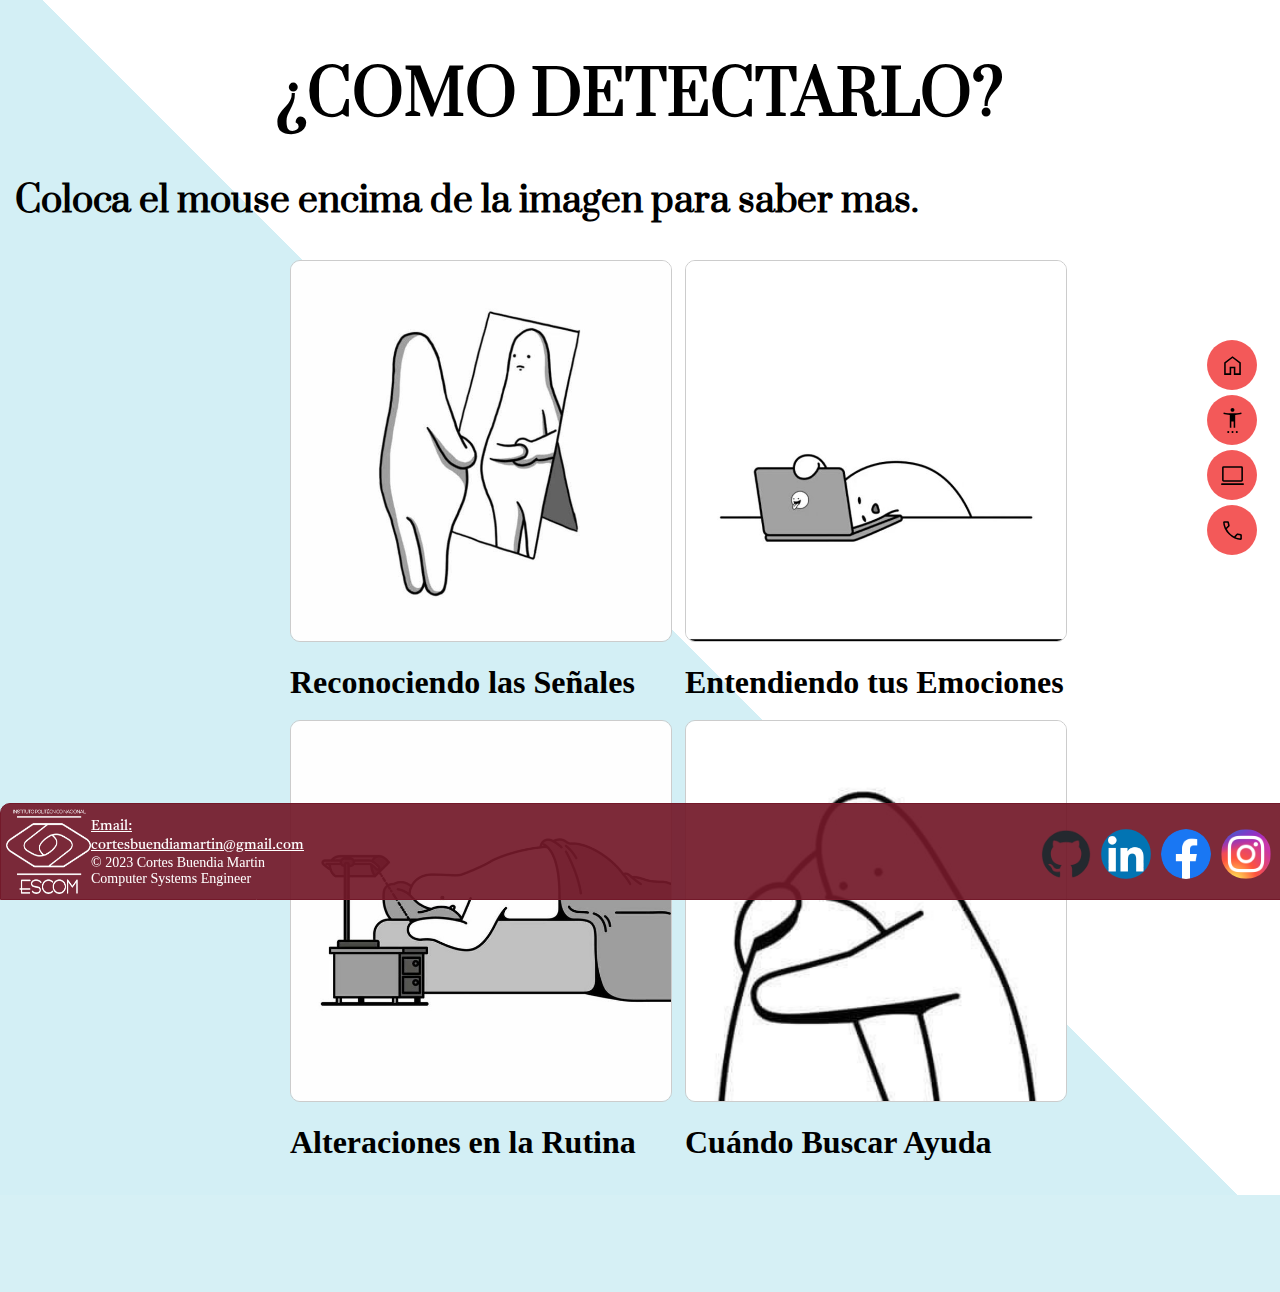
==== commit ccd489f9: "cambio de colores y logo" ====
--- a/Website/AboutMe/AboutMe.html
+++ b/Website/AboutMe/AboutMe.html
@@ -130,7 +130,7 @@
 
     <footer>
         <div class="content">
-            <img src="../images/logo-M.PNG" alt="Logo Image">
+            <img src="../images/logoESCOMBlanco.png" alt="Logo Image">
             <div class="text-container">
                 <a href="mailto:cortesbuendiamartin@gmail.com">
                     Email: <br>
--- a/Website/AboutMe/AboutMe.css
+++ b/Website/AboutMe/AboutMe.css
@@ -29,7 +29,7 @@
     display: flex; /* Convierte el contenedor del cuerpo en un contenedor flexible */
     flex-direction: column; /* Establece la dirección del eje principal como columna */
     font-size: 16px; /*Tamaño de Texto*/
-    background-color:  #ffb3a9db; /* Color de fondo para el cuerpo del documento */
+    background-color:  #d3eff4ed; /* Color de fondo para el cuerpo del documento */
 }
 
  /* Estilos para la lista no ordenada (ul) */
@@ -56,7 +56,7 @@
 
 /* Estilos para la sección Acerca de */
 #acerca-de {
-    background-color:   #ffb3a9db; ; /* Color de fondo para la sección Acerca de */
+    background-color:    #d3eff4ed; /* Color de fondo para la sección Acerca de */
     background-image: linear-gradient(45deg, transparent 50%, #ffffff 50%); /* Gradiente de fondo para la sección */
     padding: 15px; /* Ajusta el espaciado según tus preferencias */
 }
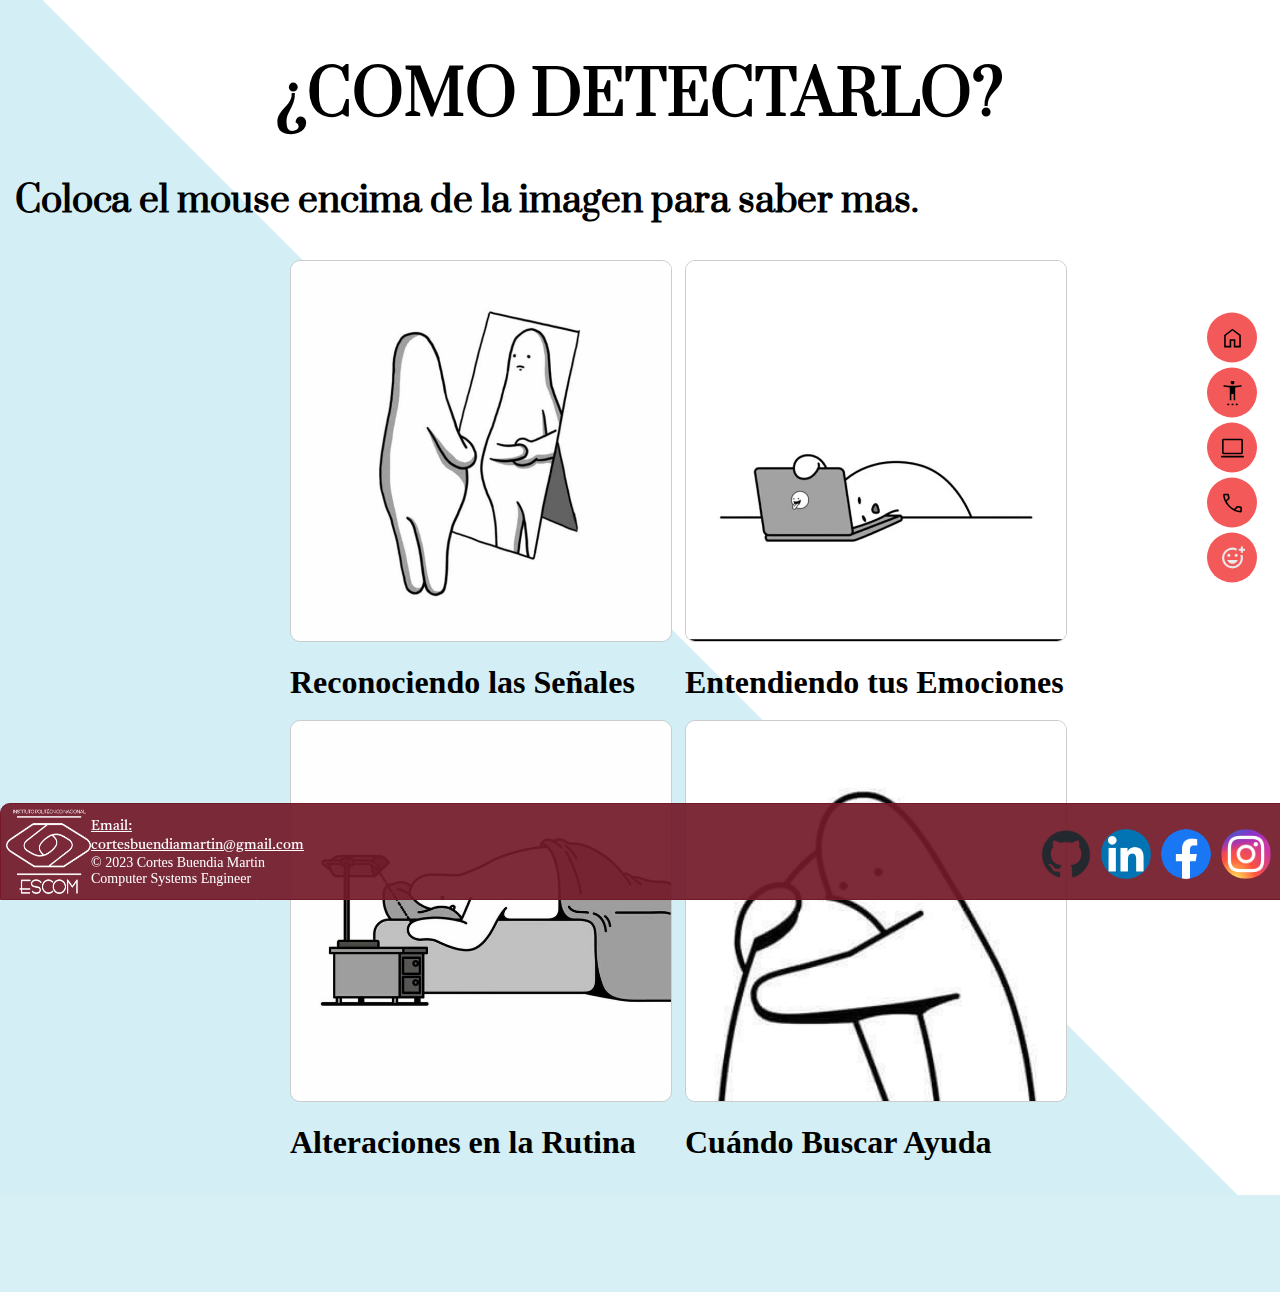
==== commit 087df8e8: "se agrega la opcion de encuesta" ====
--- a/Website/AboutMe/AboutMe.html
+++ b/Website/AboutMe/AboutMe.html
@@ -125,6 +125,13 @@
                     </a>
                 </div>
             </li>
+            <li class="tooltip" data-tooltip="Encuesta">
+                <div class="image-container3">
+                    <a href="../index.html" class="menu-button"> 
+                        <img src="../images/encuesta.svg">
+                    </a>
+                </div>
+            </li>
         </ul>
     </nav>
 
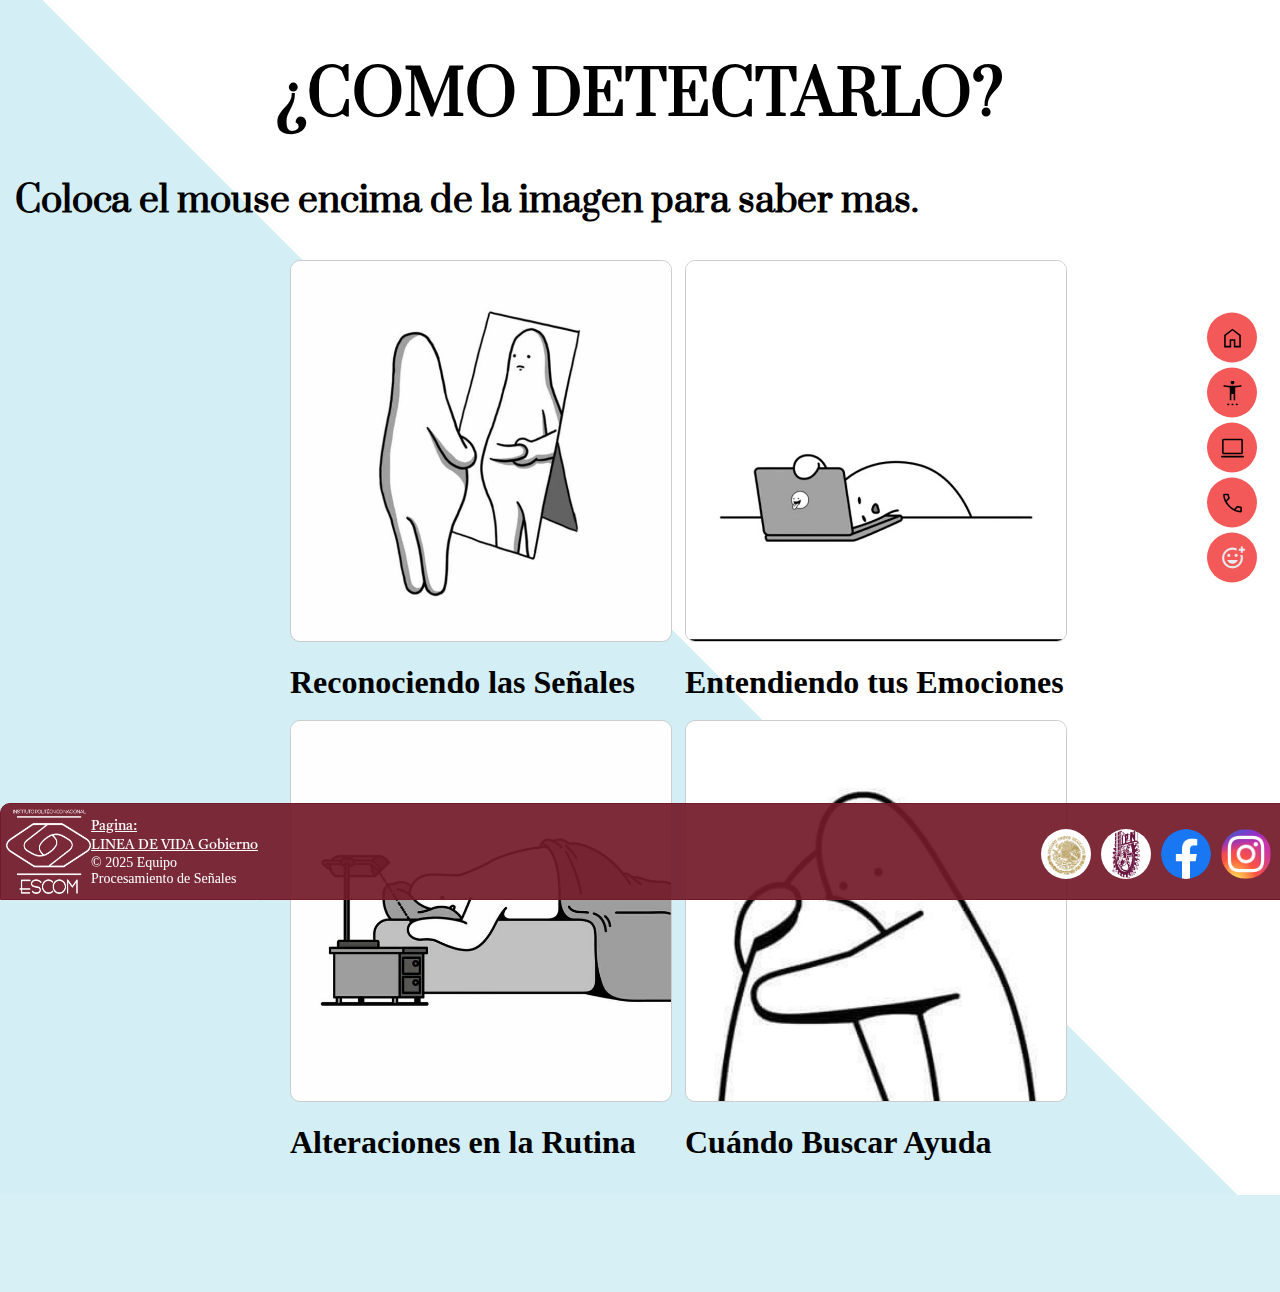
==== commit 611f859c: "se terminana de pulir los cambios faltantes de redes sociales y links de ayuda" ====
--- a/Website/AboutMe/AboutMe.html
+++ b/Website/AboutMe/AboutMe.html
@@ -118,7 +118,7 @@
                     </a>
                 </div>
             </li>
-            <li class="tooltip" data-tooltip="Numeros de Ayuda">
+            <li class="tooltip" data-tooltip="Contactos De Ayuda">
                 <div class="image-container3">
                     <a href="../ContactMe/ContactMe.html" class="menu-button">
                         <img src="../images/Contact.svg">
@@ -127,7 +127,7 @@
             </li>
             <li class="tooltip" data-tooltip="Encuesta">
                 <div class="image-container3">
-                    <a href="../index.html" class="menu-button"> 
+                    <a href="https://docs.google.com/forms/d/e/1FAIpQLScQjkcR_8TTPzK9F8SDudzgyUVDcmv6bNnVUd1Nzjoi5QaXMw/viewform?usp=header" class="menu-button"> 
                         <img src="../images/encuesta.svg">
                     </a>
                 </div>
@@ -139,41 +139,40 @@
         <div class="content">
             <img src="../images/logoESCOMBlanco.png" alt="Logo Image">
             <div class="text-container">
-                <a href="mailto:cortesbuendiamartin@gmail.com">
-                    Email: <br>
-                    cortesbuendiamartin@gmail.com
+                <a href="https://coronavirus.gob.mx/salud-mental/">
+                    Pagina: <br>
+                    LINEA DE VIDA Gobierno
                 </a>
                 <p>
-                    &copy; 2023 Cortes Buendia Martin <br>
-                    Computer Systems Engineer
+                    &copy; 2025 Equipo  <br>
+                    Procesamiento de Señales
                 </p>
             </div>
             <div class="content2">
                 <div class="image-container4 menu-button" >
-                    <a href="https://github.com/MartinCortes20" >
-                        <img src="../images/github-mark.png" alt="Github" class="imagefoot">
+                    <a href="https://coronavirus.gob.mx/salud-mental/" >
+                        <img src="../images/Logo-gobierno-de-Mexico-3.webp" alt="Gobierno salud" class="imagefoot">
                     </a>
                 </div>
                 <div class="image-container4 menu-button">
-                    <a href="https://www.linkedin.com/in/martin-francisco-cortes-8bb642272/">
-                        <img src="../images/linkedln.png" alt="LinkedIn" class="imagefoot">
+                    <a href="https://www.ipn.mx/imageninstitucional/comunicados/ver-comunicado.html?y=2020&n=77#:~:text=La%20L%C3%ADnea%20de%20Atenci%C3%B3n%20Psicol%C3%B3gica,%2C%2023060%2C%2023061%20y%2023062.">
+                        <img src="../images/politecnico_logooo.webp" alt="Salud IPN" class="imagefoot">
                     </a>
                 </div>
                 <div class="image-container4 menu-button">
-                    <a href="https://www.facebook.com/martin.cortes.754">
-                        <img src="../images/facebookLogo.webp" alt="Facebook" class="imagefoot">
+                    <a href="https://www.facebook.com/escomipnmx/">
+                        <img src="../images/facebookLogo.webp" alt="Facebook De Escom" class="imagefoot">
                     </a>
                 </div>
                 <div class="image-container4 menu-button">
-                    <a href="https://www.instagram.com/daddy_maarf/">
-                        <img src="../images/instagramLogo.webp" alt="Instagram" class="imagefoot">
+                    <a href="https://www.instagram.com/explore/locations/118110418347552/escom-ipn-mx/">
+                        <img src="../images/instagramLogo.webp" alt="Instagram de Escom" class="imagefoot">
                     </a>
                 </div>
             </div>
-            
         </div>
-        
     </footer>
+
     <script src="AboutMe.js"></script>
 </body>
 </html>